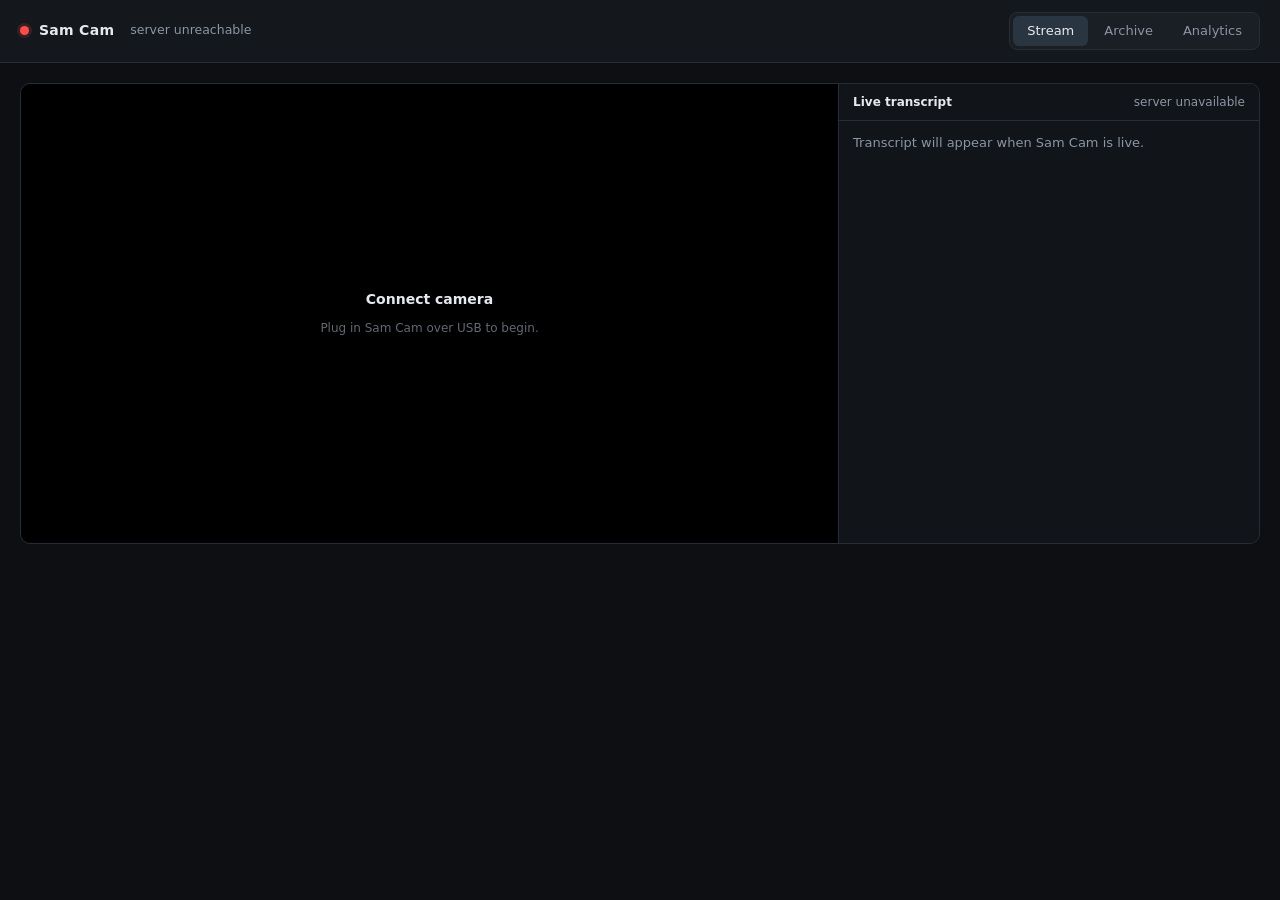
==== static/index.html @ 34c2c86f "Add public Sam Cam live relay" ====
<!doctype html>
<html lang="en">
<head>
<meta charset="utf-8">
<meta name="viewport" content="width=device-width, initial-scale=1">
<title>Sam Cam</title>
<style>
  :root {
    --bg: #0d0f12;
    --panel: #14181d;
    --panel-2: #1a1f26;
    --line: #262d36;
    --text: #e6eaef;
    --muted: #8b95a3;
    --accent: #ff4d4d;
    --ok: #3ddc84;
    --warn: #ffb020;
  }
  * { box-sizing: border-box; }
  body {
    margin: 0;
    background: var(--bg);
    color: var(--text);
    font: 14px/1.5 ui-sans-serif, -apple-system, "SF Pro Text", system-ui, sans-serif;
    -webkit-font-smoothing: antialiased;
  }
  header {
    display: flex; align-items: center; gap: 16px; flex-wrap: wrap;
    padding: 12px 20px;
    background: var(--panel);
    border-bottom: 1px solid var(--line);
    position: sticky; top: 0; z-index: 10;
  }
  .brand { font-weight: 650; letter-spacing: .02em; display: flex; align-items: center; gap: 10px; }
  .dot { width: 9px; height: 9px; border-radius: 50%; background: var(--muted); }
  .dot.on { background: var(--ok); box-shadow: 0 0 0 3px rgba(61,220,132,.15); }
  .dot.off { background: var(--accent); box-shadow: 0 0 0 3px rgba(255,77,77,.15); }
  .meta { color: var(--muted); font-size: 12.5px; display: flex; gap: 16px; flex-wrap: wrap; margin-right: auto; }
  .meta b { color: var(--text); font-weight: 600; }

  .tabs { display: flex; gap: 2px; background: var(--panel-2); padding: 3px; border-radius: 8px; border: 1px solid var(--line); }
  .tabs button { border: 0; background: transparent; padding: 5px 14px; border-radius: 6px; color: var(--muted); }
  .tabs button.on { background: #2a3542; color: var(--text); }

  button {
    font: inherit; font-size: 13px;
    color: var(--text); background: var(--panel-2);
    border: 1px solid var(--line); border-radius: 7px;
    padding: 6px 12px; cursor: pointer;
  }
  button:hover:not(:disabled) { background: #222933; }
  button:disabled { opacity: .45; cursor: default; }

  main { display: grid; grid-template-columns: 300px 1fr; gap: 20px; padding: 20px; align-items: start; }
  @media (max-width: 900px) { main { grid-template-columns: 1fr; } }
  main.live { grid-template-columns: 1fr; }
  main.analytics-view { display: block; }

  .list { background: var(--panel); border: 1px solid var(--line); border-radius: 10px; overflow: hidden; }
  .list h2 {
    margin: 0; padding: 11px 14px; font-size: 12px; text-transform: uppercase;
    letter-spacing: .08em; color: var(--muted); border-bottom: 1px solid var(--line);
    display: flex; justify-content: space-between; align-items: center;
  }
  .clips { max-height: calc(100vh - 190px); overflow-y: auto; }
  .clip {
    display: grid; grid-template-columns: 72px 1fr; gap: 11px;
    padding: 10px 12px; cursor: pointer; border-bottom: 1px solid var(--line);
    align-items: center; width: 100%; text-align: left; color: inherit;
    background: transparent; border-radius: 0; font: inherit;
  }
  .clip:last-child { border-bottom: 0; }
  .clip:hover { background: var(--panel-2); }
  .clip.active { background: #1d2733; box-shadow: inset 3px 0 0 var(--accent); }
  .clip img, .clip .noimg {
    width: 72px; height: 41px; object-fit: cover; border-radius: 4px;
    background: #000; border: 1px solid var(--line); display: block;
  }
  .clip .name { font-weight: 600; font-size: 13px; }
  .clip .sub { color: var(--muted); font-size: 11.5px; }
  .badge { font-size: 10px; padding: 1px 6px; border-radius: 999px; border: 1px solid var(--line); color: var(--muted); }
  .badge.working { color: var(--warn); border-color: #4a3a18; }
  .badge.error { color: var(--accent); border-color: #4a1f1f; }

  .stage { background: var(--panel); border: 1px solid var(--line); border-radius: 10px; overflow: hidden; }
  .live-stage {
    display: grid;
    grid-template-columns: minmax(0, 1fr) minmax(290px, 34%);
    grid-template-areas:
      "video transcript";
  }
  .live-stage .streamwrap { grid-area: video; }
  .live-stage .transcript { grid-area: transcript; }
  video {
    width: 100%; display: block; background: #000; aspect-ratio: 16/9;
    /* Cap the height so the controls below stay on screen, especially in the
       full-width live view where 16:9 of the whole window overflows. */
    max-height: calc(100vh - 230px); object-fit: contain;
  }
  .stage-bar {
    display: flex; align-items: center; gap: 12px; flex-wrap: wrap;
    padding: 11px 14px; border-top: 1px solid var(--line);
  }
  .stage-title { font-weight: 600; margin-right: auto; }
  .stage-title span { color: var(--muted); font-weight: 400; font-size: 12.5px; }
  label.toggle { display: flex; align-items: center; gap: 7px; color: var(--muted); font-size: 13px; cursor: pointer; }
  .empty { padding: 48px 24px; text-align: center; color: var(--muted); }
  .empty h3 { color: var(--text); margin: 0 0 8px; font-size: 15px; }
  .hidden { display: none !important; }
  .sr-only {
    position: absolute; width: 1px; height: 1px; padding: 0; margin: -1px;
    overflow: hidden; clip: rect(0, 0, 0, 0); white-space: nowrap; border: 0;
  }

  .analytics {
    margin: 0; background: var(--panel);
    border: 1px solid var(--line); border-radius: 10px; overflow: hidden;
  }
  .analytics-head {
    display: flex; align-items: end; gap: 16px; flex-wrap: wrap;
    padding: 15px 16px; border-bottom: 1px solid var(--line);
  }
  .analytics-title { margin-right: auto; }
  .analytics-title h2 { margin: 0; font-size: 15px; }
  .analytics-title p { margin: 2px 0 0; color: var(--muted); font-size: 12px; }
  .analytics-field { display: grid; gap: 4px; color: var(--muted); font-size: 11px; }
  .analytics-field select {
    min-width: 220px; max-width: 360px; padding: 6px 30px 6px 9px;
    color: var(--text); background: var(--panel-2); border: 1px solid var(--line);
    border-radius: 7px; font: inherit;
  }
  .estimate-badge {
    align-self: center; padding: 2px 7px; border-radius: 999px;
    color: var(--warn); border: 1px solid #4a3a18; font-size: 10px;
    letter-spacing: .06em; text-transform: uppercase;
  }
  .analytics-loading { padding: 36px 16px; text-align: center; color: var(--muted); }
  .analytics-body { padding: 16px; display: grid; gap: 18px; }
  .assumption-controls {
    display: grid; grid-template-columns: repeat(3, minmax(160px, 1fr));
    gap: 14px; padding-bottom: 14px; border-bottom: 1px solid var(--line);
  }
  .assumption-controls label {
    display: grid; grid-template-columns: 1fr auto; gap: 5px 10px;
    color: var(--muted); font-size: 11px;
  }
  .assumption-controls output { color: var(--text); font-variant-numeric: tabular-nums; }
  .assumption-controls input { grid-column: 1 / -1; width: 100%; accent-color: var(--accent); }
  .assumption-controls select {
    grid-column: 1 / -1; color: var(--text); background: var(--panel-2);
    border: 1px solid var(--line); border-radius: 7px; padding: 6px 9px; font: inherit;
  }
  .metrics {
    display: grid; grid-template-columns: repeat(5, minmax(120px, 1fr));
    gap: 10px;
  }
  .metric { padding: 11px 12px; background: var(--panel-2); border-radius: 8px; }
  .metric-label { color: var(--muted); font-size: 10px; text-transform: uppercase; letter-spacing: .07em; }
  .metric-value { margin-top: 3px; font-size: 21px; font-weight: 650; font-variant-numeric: tabular-nums; }
  .metric-sub { color: var(--muted); font-size: 11px; }
  .analytics-charts { display: grid; grid-template-columns: minmax(0, 1.35fr) minmax(300px, .65fr); gap: 16px; }
  .chart-block { min-width: 0; }
  .chart-head { display: flex; align-items: baseline; gap: 10px; flex-wrap: wrap; margin-bottom: 6px; }
  .chart-head h3 { margin: 0; font-size: 13px; }
  .chart-head span { color: var(--muted); font-size: 11px; }
  .chart { width: 100%; min-height: 250px; }
  .chart svg { width: 100%; height: auto; display: block; overflow: visible; }
  .chart .grid { stroke: var(--line); stroke-width: 1; }
  .chart .axis-label { fill: var(--muted); font-size: 10px; }
  .chart .battery-line { fill: none; stroke: var(--ok); stroke-width: 2.2; }
  .chart .battery-line { stroke-dasharray: 5 4; }
  .chart .motion-line { fill: none; stroke: var(--accent); stroke-width: 1.8; stroke-dasharray: 2 3; }
  .chart .lighting-line { fill: none; stroke: #7aa7ff; stroke-width: 1.8; }
  .chart .pareto-line { fill: none; stroke: var(--warn); stroke-width: 2; }
  .chart .pareto-point { fill: var(--warn); }
  .chart .sample-point { fill: var(--muted); opacity: .55; }
  .chart-legend { display: flex; gap: 14px; flex-wrap: wrap; color: var(--muted); font-size: 11px; margin-top: 4px; }
  .legend-key::before {
    content: ""; display: inline-block; width: 14px; height: 2px;
    margin: 0 6px 3px 0; background: currentColor;
  }
  .legend-key.battery { color: var(--ok); }
  .legend-key.motion { color: var(--accent); }
  .legend-key.lighting { color: #7aa7ff; }
  .legend-key.frontier { color: var(--warn); }
  .market-fit { border-top: 1px solid var(--line); padding-top: 15px; }
  .market-fit h3 { margin: 0 0 8px; font-size: 13px; }
  .fit-table { width: 100%; border-collapse: collapse; font-variant-numeric: tabular-nums; }
  .fit-table th, .fit-table td { padding: 8px 10px; text-align: left; border-bottom: 1px solid var(--line); }
  .fit-table th { color: var(--muted); font-size: 10px; text-transform: uppercase; letter-spacing: .06em; }
  .fit-score { display: flex; align-items: center; gap: 8px; min-width: 110px; }
  .fit-bar { width: 76px; height: 5px; border-radius: 999px; background: var(--line); overflow: hidden; }
  .fit-bar span { display: block; height: 100%; background: var(--ok); }
  .analytics-foot {
    color: var(--muted); font-size: 11px; padding-top: 2px;
    display: flex; gap: 14px; flex-wrap: wrap;
  }
  .analytics-foot b { color: var(--text); font-weight: 600; }

  /* The wrapper owns the aspect ratio, not the image, so the frame keeps its
     shape while waiting with no image to show. */
  .streamwrap {
    position: relative; background: #000;
    aspect-ratio: 16/9; max-height: calc(100vh - 230px);
  }
  .streamwrap img {
    width: 100%; height: 100%; display: block;
    object-fit: contain; background: #000;
  }
  .livebadge {
    position: absolute; top: 12px; left: 12px;
    display: flex; align-items: center; gap: 7px;
    background: rgba(10,12,15,.72); backdrop-filter: blur(6px);
    border: 1px solid #3a2020; color: #ff8080;
    padding: 4px 10px; border-radius: 999px;
    font-size: 11px; font-weight: 700; letter-spacing: .1em;
  }
  .pulse {
    width: 7px; height: 7px; border-radius: 50%; background: var(--accent);
    animation: pulse 1.6s ease-in-out infinite;
  }
  @keyframes pulse { 0%,100% { opacity: 1; } 50% { opacity: .25; } }
  .streamidle {
    position: absolute; inset: 0; display: grid; place-items: center;
    text-align: center; padding: 20px;
    color: var(--muted); font-size: 14px; line-height: 1.7;
  }
  .streamidle b { color: var(--text); }
  .streamidle .sub { font-size: 12px; margin-top: 6px; opacity: .7; }
  .transcript {
    display: flex; flex-direction: column; min-width: 0;
    border-left: 1px solid var(--line);
    background: #11151a;
  }
  .transcript-head {
    display: flex; align-items: center; gap: 10px;
    padding: 9px 14px; border-bottom: 1px solid var(--line);
    font-size: 12px; color: var(--muted);
  }
  .transcript-head b { color: var(--text); margin-right: auto; }
  .transcript-text {
    flex: 1; min-height: 0; max-height: calc(100vh - 155px); overflow-y: auto;
    padding: 12px 14px; font-size: 16px; line-height: 1.55;
  }
  .transcript-line + .transcript-line { margin-top: 8px; }
  .transcript-time {
    color: var(--muted); font-size: 11px; margin-right: 8px;
    font-variant-numeric: tabular-nums;
  }
  .transcript-placeholder { color: var(--muted); font-size: 13px; }
  @media (prefers-reduced-motion: reduce) {
    .pulse { animation: none; }
  }
  @media (max-width: 1050px) {
    .metrics { grid-template-columns: repeat(3, minmax(120px, 1fr)); }
    .analytics-charts { grid-template-columns: 1fr; }
  }
  @media (max-width: 700px) {
    .live-stage {
      grid-template-columns: 1fr;
      grid-template-areas:
        "video"
        "transcript";
    }
    .transcript { border-left: 0; border-top: 1px solid var(--line); }
    .transcript-text { min-height: 110px; max-height: 220px; }
    .analytics-field, .analytics-field select { width: 100%; min-width: 0; max-width: none; }
    .assumption-controls { grid-template-columns: 1fr; }
    .metrics { grid-template-columns: repeat(2, minmax(0, 1fr)); }
    .analytics-charts { grid-template-columns: 1fr; }
  }
</style>
</head>
<body>
<header>
  <div class="brand"><span id="dot" class="dot"></span> Sam Cam</div>
  <div class="meta" id="meta"></div>
  <div class="tabs" role="tablist" aria-label="Sam Cam views">
    <button id="tabStream" class="on" role="tab" aria-selected="true" aria-controls="streamView">Stream</button>
    <button id="tabArchive" role="tab" aria-selected="false" aria-controls="archiveView">Archive</button>
    <button id="tabAnalytics" role="tab" aria-selected="false" aria-controls="analyticsView">Analytics</button>
  </div>
</header>

<!-- STREAM -->
<main id="streamView" class="live">
  <section class="stage live-stage">
    <div class="streamwrap">
      <img id="streamImg" alt="">
      <div class="livebadge hidden" id="liveBadge"><span class="pulse"></span> STREAMING</div>
      <div class="streamidle" id="streamIdle">Checking camera&hellip;</div>
    </div>
    <div class="transcript">
      <div class="transcript-head">
        <b>Live transcript</b>
        <span id="transcriptStatus">Starting local Whisper&hellip;</span>
      </div>
      <div class="transcript-text" id="transcriptText" role="log" aria-live="polite" aria-relevant="additions text">
        <div class="transcript-placeholder">Transcript will appear when Sam Cam is live.</div>
      </div>
    </div>
  </section>
</main>

<!-- ARCHIVE -->
<main id="archiveView" class="hidden">
  <section class="list">
    <h2>Clips <span id="count"></span></h2>
    <div class="clips" id="clips"></div>
  </section>

  <section class="stage">
    <video id="player" controls playsinline></video>
    <div class="stage-bar">
      <div class="stage-title" id="stageTitle">No clip selected</div>
      <label class="toggle"><input type="checkbox" id="tail" checked> Auto-play newest</label>
      <button id="dlMp4" disabled>Download MP4</button>
      <button id="dlRaw" disabled>Original AVI</button>
    </div>
  </section>
</main>

<main id="analyticsView" class="analytics-view hidden">
<section class="analytics" aria-labelledby="analyticsTitle">
  <div class="analytics-head">
    <div class="analytics-title">
      <h2 id="analyticsTitle">Customer fit analytics</h2>
      <p>Use-case suitability estimates from per-video signals and device specifications</p>
    </div>
    <label class="analytics-field" for="analyticsClip">
      Video
      <select id="analyticsClip" disabled>
        <option>Waiting for clips…</option>
      </select>
    </label>
    <span class="estimate-badge">Measured + estimated</span>
  </div>

  <div class="analytics-loading" id="analyticsLoading" role="status">Choose a ready video to analyze.</div>
  <div class="analytics-body hidden" id="analyticsBody">
    <div class="assumption-controls">
      <label for="startCharge">
        Starting battery <output id="startChargeValue" for="startCharge">100%</output>
        <input id="startCharge" type="range" min="10" max="100" value="100" step="5">
      </label>
      <label for="mountDistance">
        Mount distance from neck <output id="mountDistanceValue" for="mountDistance">15 cm</output>
        <input id="mountDistance" type="range" min="5" max="30" value="15" step="1">
      </label>
      <label for="targetSession">
        Target session
        <select id="targetSession">
          <option value="60">1 hour · field visit</option>
          <option value="240" selected>4 hours · extended use</option>
          <option value="480">8 hours · full shift</option>
        </select>
      </label>
    </div>

    <div class="metrics" aria-label="Selected video product metrics">
      <div class="metric">
        <div class="metric-label">Estimated charge after video</div>
        <div class="metric-value" id="metricBattery">—</div>
        <div class="metric-sub" id="metricBatterySub"></div>
      </div>
      <div class="metric">
        <div class="metric-label">Estimated runtime remaining</div>
        <div class="metric-value" id="metricEta">—</div>
        <div class="metric-sub" id="metricEtaSub">800 mAh · estimated</div>
      </div>
      <div class="metric">
        <div class="metric-label">Listed device weight</div>
        <div class="metric-value" id="metricWeight">—</div>
        <div class="metric-sub">body camera + built-in battery</div>
      </div>
      <div class="metric">
        <div class="metric-label">Estimated static moment</div>
        <div class="metric-value" id="metricLoad">—</div>
        <div class="metric-sub" id="metricTorque"></div>
      </div>
      <div class="metric">
        <div class="metric-label">Use-case suitability</div>
        <div class="metric-value" id="metricFit">—</div>
        <div class="metric-sub" id="metricFitSub"></div>
      </div>
    </div>

    <div class="analytics-charts">
      <section class="chart-block" aria-labelledby="timelineTitle">
        <div class="chart-head">
          <h3 id="timelineTitle">Operating profile across the video</h3>
          <span>All series normalized to 0–100</span>
        </div>
        <div class="chart" id="timelineChart"></div>
        <div class="chart-legend">
          <span class="legend-key battery">Battery estimate</span>
          <span class="legend-key motion">Video-derived motion</span>
          <span class="legend-key lighting">Video-derived lighting</span>
        </div>
      </section>
      <section class="chart-block" aria-labelledby="paretoTitle">
        <div class="chart-head">
          <h3 id="paretoTitle">Operating-state Pareto frontier</h3>
          <span>Non-dominated comfort × capture moments</span>
        </div>
        <div class="chart" id="paretoChart"></div>
        <div class="chart-legend">
          <span class="legend-key frontier">Non-dominated frontier</span>
        </div>
      </section>
    </div>

    <section class="market-fit" aria-labelledby="segmentsTitle">
      <h3 id="segmentsTitle">Customer segment fit</h3>
      <div style="overflow-x:auto">
        <table class="fit-table">
          <caption class="sr-only">Estimated suitability by customer segment</caption>
          <thead>
            <tr><th>Segment</th><th>Overall</th><th>Battery fit</th><th>Comfort</th><th>Capture</th><th>Readout</th></tr>
          </thead>
          <tbody id="fitRows"></tbody>
        </table>
      </div>
    </section>

    <div class="analytics-foot">
      <span><b>Video-derived:</b> duration, sampled luminance, frame-to-frame motion.</span>
      <span><b>Scenario model:</b> battery, ETA, static mount moment, wearability proxy, use-case suitability.</span>
      <span id="analyticsSampleInfo"></span>
    </div>
  </div>
</section>
</main>

<script>
const $ = (id) => document.getElementById(id);
const player = $('player'), clipsEl = $('clips');
let clips = [], activeId = null, newestKnown = null, firstLoad = true;
let liveModeKnown = false, liveModeActive = false;
let cameraUiState = 'disconnected';
let analyticsId = null, analyticsData = null, analyticsRequest = 0;
const analyticsCache = new Map();

const fmtSize = (b) => b >= 1e9 ? (b/1e9).toFixed(1)+' GB' : b >= 1e6 ? (b/1e6).toFixed(0)+' MB' : (b/1e3).toFixed(0)+' KB';
const fmtDur = (s) => s == null ? '' : `${Math.floor(s/60)}:${String(Math.floor(s%60)).padStart(2,'0')}`;
const fmtTime = (t) => new Date(t*1000).toLocaleString(undefined, {month:'short', day:'numeric', hour:'numeric', minute:'2-digit'});
const clamp = (value, low = 0, high = 100) => Math.max(low, Math.min(high, value));
const average = (values) => values.length ? values.reduce((sum, value) => sum + value, 0) / values.length : 0;
const fmtEta = (minutes) => {
  const total = Math.max(0, Math.round(minutes));
  return `${Math.floor(total / 60)}h ${String(total % 60).padStart(2, '0')}m`;
};

/* ---------- tabs ---------- */
function showTab(which) {
  for (const [name, view, tab] of [
    ['stream', 'streamView', 'tabStream'],
    ['archive', 'archiveView', 'tabArchive'],
    ['analytics', 'analyticsView', 'tabAnalytics'],
  ]) {
    $(view).classList.toggle('hidden', which !== name);
    $(tab).classList.toggle('on', which === name);
    $(tab).setAttribute('aria-selected', String(which === name));
  }
  if (which !== 'archive') player.pause();
  if (which === 'archive') pollClips();
}
$('tabStream').onclick = () => showTab('stream');
$('tabArchive').onclick = () => showTab('archive');
$('tabAnalytics').onclick = () => showTab('analytics');

/* ---------- continuous stream ---------- */
let streaming = false;
let reconnectTimer = null;

function startServerStream() {
  $('streamImg').src = `/stream.mjpg?t=${Date.now()}`;
  $('streamImg').classList.remove('hidden');
}

function startStream() {
  streaming = true;
  if (reconnectTimer) {
    clearTimeout(reconnectTimer);
    reconnectTimer = null;
  }
  // Cache-bust so reconnecting actually reopens the multipart response.
  startServerStream();
  showCameraIdleState();
}

function showCameraIdleState() {
  $('streamImg').classList.add('hidden');
  $('streamIdle').classList.remove('hidden');
  $('liveBadge').classList.add('hidden');

  if (cameraUiState === 'storage') {
    $('streamIdle').innerHTML =
      '<div><b>Press Record to go live</b><div class="sub">Sam Cam is plugged in and currently in storage mode.</div></div>';
  } else if (cameraUiState === 'live') {
    $('streamIdle').innerHTML =
      '<div><b>Starting live camera…</b><div class="sub">Sam Cam switched to live USB mode.</div></div>';
  } else {
    $('streamIdle').innerHTML =
      '<div><b>Connect camera</b><div class="sub">Plug in Sam Cam over USB to begin.</div></div>';
  }
}

$('streamImg').onerror = () => {
  if (!streaming || reconnectTimer) return;
  reconnectTimer = setTimeout(() => {
    reconnectTimer = null;
    if (streaming) startStream();
  }, 1500);
};

async function pollStream() {
  if (!streaming) { $('liveBadge').classList.add('hidden'); return; }
  let s;
  try { s = await fetch('/api/stream').then(r => r.json()); } catch { return; }

  const liveFrameFresh = s.last_live_frame_at &&
    (Date.now() / 1000 - s.last_live_frame_at) < 5;
  if (!s.live || !liveFrameFresh) {
    showCameraIdleState();
    return;
  }

  $('streamImg').classList.remove('hidden');
  $('streamIdle').classList.add('hidden');
  $('liveBadge').classList.remove('hidden');
}

/* ---------- live local transcription ---------- */
const transcriptClock = (seconds) => {
  const value = Math.max(0, Math.floor(seconds || 0));
  return `${Math.floor(value / 60)}:${String(value % 60).padStart(2, '0')}`;
};

async function pollTranscript() {
  let data;
  try { data = await fetch('/api/transcript').then(r => r.json()); }
  catch { $('transcriptStatus').textContent = 'server unavailable'; return; }

  const label = data.model?.split('/').pop() || 'Whisper';
  if (cameraUiState !== 'live') {
    $('transcriptStatus').textContent =
      cameraUiState === 'storage' ? 'Waiting for Record' : 'Waiting for camera';
  } else {
    const audioSeconds = Number(data.audio_seconds || 0);
    $('transcriptStatus').textContent = data.error
      ? `Error: ${data.error}`
      : data.state === 'starting' ? `Loading ${label}…`
      : audioSeconds < 0.25 ? 'Waiting for camera audio'
      : data.state === 'capturing' ? `Listening · ${audioSeconds.toFixed(1)}s received`
      : data.state === 'running' ? `Live · ${label}`
      : data.state;
  }

  const target = $('transcriptText');
  const lines = (data.lines || []).slice(-30);
  target.replaceChildren();
  if (!lines.length) {
    const placeholder = document.createElement('div');
    placeholder.className = 'transcript-placeholder';
    if (data.error) {
      placeholder.textContent = data.error;
    } else if (cameraUiState !== 'live') {
      placeholder.textContent = 'Transcript will appear when Sam Cam is live.';
    } else if (Number(data.audio_seconds || 0) < 0.25) {
      placeholder.textContent = 'No camera audio has arrived yet.';
    } else if (data.silence_events) {
      const level = data.last_rms_db == null ? '' : ` · last level ${data.last_rms_db} dB`;
      placeholder.textContent = `Camera audio detected, but no speech recognized yet${level}.`;
    } else {
      placeholder.textContent =
        `Camera audio detected. Speak for about ${data.chunk_seconds || 3} seconds…`;
    }
    target.appendChild(placeholder);
    return;
  }
  for (const line of lines) {
    const row = document.createElement('div');
    row.className = 'transcript-line';
    const stamp = document.createElement('span');
    stamp.className = 'transcript-time';
    stamp.textContent = transcriptClock(line.started);
    row.append(stamp, document.createTextNode(line.text));
    target.appendChild(row);
  }
  target.scrollTop = target.scrollHeight;
}

/* ---------- polling ---------- */
async function pollStatus() {
  try {
    const status = await fetch('/api/status').then(r => r.json());
    renderStatus(status);
  } catch {
    $('dot').className = 'dot off';
    $('meta').innerHTML = '<span>server unreachable</span>';
  }
}

function renderStatus(s) {
  // A short hardware Record/ON-OFF press changes the camera from mounted
  // storage into GENERAL - UVC. Treat that transition as the user's intent to
  // watch live: switch tabs and reopen the MJPEG connection automatically.
  if (liveModeKnown && !liveModeActive && s.live_available) {
    showTab('stream');
    startStream();
  }
  liveModeKnown = true;
  liveModeActive = !!s.live_available;

  const usbStorage = s.connected || s.usb?.mode === 'mass-storage';
  cameraUiState = s.live_available ? 'live' : usbStorage ? 'storage' : 'disconnected';
  const cameraPresent = cameraUiState !== 'disconnected';
  $('dot').className = 'dot ' + (cameraPresent ? 'on' : 'off');

  const parts = [];
  if (s.live_available) {
    parts.push('<span><b>Sam Cam</b> live over USB</span>');
  } else if (usbStorage) {
    parts.push('<span><b>Sam Cam</b> connected &middot; storage mode</span>');
    if (s.storage?.total) {
      const pct = Math.round(100 * s.storage.used / s.storage.total);
      parts.push(`<span>${fmtSize(s.storage.used)} of ${fmtSize(s.storage.total)} (${pct}%)</span>`);
    }
    if (s.working_count) parts.push(`<span style="color:var(--warn)">transcoding ${s.working_count}&hellip;</span>`);
  } else {
    parts.push('<span>camera not mounted &mdash; connect it over USB</span>');
  }
  $('meta').innerHTML = parts.join('');
  if (streaming && !$('streamIdle').classList.contains('hidden')) {
    showCameraIdleState();
  }
}

/* ---------- per-video product analytics ---------- */
function syncAnalyticsOptions(list) {
  const selectEl = $('analyticsClip');
  const ready = list.filter(c => c.state === 'ready');
  const nextId = ready.some(c => c.id === analyticsId)
    ? analyticsId
    : ready[0]?.id || null;

  selectEl.replaceChildren();
  if (!ready.length) {
    const option = document.createElement('option');
    option.textContent = 'No ready videos';
    selectEl.appendChild(option);
    selectEl.disabled = true;
    analyticsId = null;
    analyticsData = null;
    $('analyticsBody').classList.add('hidden');
    $('analyticsLoading').classList.remove('hidden');
    $('analyticsLoading').textContent = 'Choose a ready video to analyze.';
    return;
  }

  for (const clip of ready) {
    const option = document.createElement('option');
    option.value = clip.id;
    option.textContent = `${clip.name} · ${fmtDur(clip.duration)}`;
    selectEl.appendChild(option);
  }
  selectEl.disabled = false;
  selectEl.value = nextId;
  if (nextId !== analyticsId || !analyticsData) loadAnalytics(nextId);
}

async function loadAnalytics(id) {
  if (!id) return;
  analyticsId = id;
  $('analyticsClip').value = id;
  const request = ++analyticsRequest;
  $('analyticsBody').classList.add('hidden');
  $('analyticsLoading').classList.remove('hidden');
  $('analyticsLoading').textContent = 'Analyzing motion, lighting, battery, and ergonomic tradeoffs…';

  try {
    let data = analyticsCache.get(id);
    if (!data) {
      const response = await fetch(`/api/analytics/${encodeURIComponent(id)}`);
      data = await response.json();
      if (!response.ok) throw new Error(data.error || 'analysis failed');
      analyticsCache.set(id, data);
    }
    if (request !== analyticsRequest) return;
    analyticsData = data;
    $('analyticsLoading').classList.add('hidden');
    $('analyticsBody').classList.remove('hidden');
    renderAnalytics();
  } catch (error) {
    if (request !== analyticsRequest) return;
    $('analyticsLoading').textContent = `Analytics unavailable: ${error.message}`;
  }
}

function linePath(values, xScale, yScale) {
  return values.map((point, index) =>
    `${index ? 'L' : 'M'}${xScale(point).toFixed(1)},${yScale(point).toFixed(1)}`
  ).join(' ');
}

function renderTimeline(samples, duration, runtime, startCharge) {
  const width = 800, height = 260, left = 42, right = 12, top = 12, bottom = 28;
  const innerWidth = width - left - right, innerHeight = height - top - bottom;
  const x = sample => left + innerWidth * (sample.time / Math.max(duration, 1));
  const yFor = key => sample => top + innerHeight * (1 - sample[key] / 100);
  const battery = samples.map(sample => ({
    ...sample,
    battery: clamp(startCharge - sample.time / 60 / runtime * 100),
  }));
  const yTicks = [0, 25, 50, 75, 100];
  const xTicks = [0, duration / 2, duration];
  const xLabel = value => duration < 180
    ? `${Math.round(value)}s`
    : `${(value / 60).toFixed(value === 0 ? 0 : 1)}m`;

  $('timelineChart').innerHTML = `
    <svg viewBox="0 0 ${width} ${height}" role="img" aria-label="Battery, motion, and lighting quality over the selected video">
      <title>Operating profile across the selected video</title>
      <desc>Estimated battery remaining, video-derived motion, and video-derived lighting quality on a shared zero to one hundred scale.</desc>
      ${yTicks.map(value => {
        const y = top + innerHeight * (1 - value / 100);
        return `<line class="grid" x1="${left}" y1="${y}" x2="${width-right}" y2="${y}"></line>
          <text class="axis-label" x="${left-8}" y="${y+3}" text-anchor="end">${value}</text>`;
      }).join('')}
      ${xTicks.map(value => {
        const px = left + innerWidth * (value / Math.max(duration, 1));
        return `<text class="axis-label" x="${px}" y="${height-7}" text-anchor="${value === 0 ? 'start' : value === duration ? 'end' : 'middle'}">${xLabel(value)}</text>`;
      }).join('')}
      <path class="battery-line" d="${linePath(battery, x, yFor('battery'))}"></path>
      <path class="motion-line" d="${linePath(samples, x, yFor('motion'))}"></path>
      <path class="lighting-line" d="${linePath(samples, x, yFor('lighting'))}"></path>
    </svg>`;
}

function renderPareto(points) {
  const width = 470, height = 260, left = 42, right = 12, top = 12, bottom = 31;
  const innerWidth = width - left - right, innerHeight = height - top - bottom;
  const x = point => left + innerWidth * point.comfort / 100;
  const y = point => top + innerHeight * (1 - point.quality / 100);
  const frontier = points.filter((point, index) => !points.some((other, otherIndex) =>
    otherIndex !== index &&
    other.comfort >= point.comfort &&
    other.quality >= point.quality &&
    (other.comfort > point.comfort || other.quality > point.quality)
  )).sort((a, b) => a.comfort - b.comfort);
  const ticks = [0, 25, 50, 75, 100];

  $('paretoChart').innerHTML = `
    <svg viewBox="0 0 ${width} ${height}" role="img" aria-label="Pareto frontier of ergonomic comfort and capture utility">
      <title>Operating-state comfort and capture Pareto frontier</title>
      <desc>Each point is a sampled video moment. The highlighted line connects moments not dominated on both estimated comfort and video-derived capture utility.</desc>
      ${ticks.map(value => {
        const py = top + innerHeight * (1 - value / 100);
        const px = left + innerWidth * value / 100;
        return `<line class="grid" x1="${left}" y1="${py}" x2="${width-right}" y2="${py}"></line>
          <line class="grid" x1="${px}" y1="${top}" x2="${px}" y2="${height-bottom}"></line>
          <text class="axis-label" x="${left-8}" y="${py+3}" text-anchor="end">${value}</text>
          <text class="axis-label" x="${px}" y="${height-11}" text-anchor="middle">${value}</text>`;
      }).join('')}
      ${points.map(point => `<circle class="sample-point" cx="${x(point).toFixed(1)}" cy="${y(point).toFixed(1)}" r="2.5"></circle>`).join('')}
      <path class="pareto-line" d="${linePath(frontier, x, y)}"></path>
      ${frontier.map(point => `<circle class="pareto-point" cx="${x(point).toFixed(1)}" cy="${y(point).toFixed(1)}" r="4"></circle>`).join('')}
      <text class="axis-label" x="${left + innerWidth/2}" y="${height-1}" text-anchor="middle">Ergonomic comfort →</text>
      <text class="axis-label" transform="translate(10 ${top+innerHeight/2}) rotate(-90)" text-anchor="middle">Capture utility →</text>
    </svg>`;
}

function renderFitRows(comfort, capture, runtime, startCharge) {
  const portability = clamp(100 - Math.max(0, analyticsData.device.weight_grams - 40) * 0.45);
  const segments = [
    {name: 'Personal safety', minutes: 120, weights: [0.30, 0.30, 0.40]},
    {name: 'Security patrol', minutes: 480, weights: [0.50, 0.20, 0.30]},
    {name: 'Field inspection', minutes: 240, weights: [0.30, 0.30, 0.40]},
    {name: 'Creator / POV', minutes: 180, weights: [0.20, 0.35, 0.45]},
  ];
  $('fitRows').innerHTML = segments.map(segment => {
    const batteryFit = clamp(runtime * startCharge / segment.minutes);
    const ergonomicFit = comfort * 0.75 + portability * 0.25;
    const score = batteryFit * segment.weights[0] +
      ergonomicFit * segment.weights[1] + capture * segment.weights[2];
    const readout = score >= 80 ? 'Strong fit' : score >= 65 ? 'Promising' : 'Constrained';
    return `<tr>
      <td>${segment.name}</td>
      <td><div class="fit-score"><div class="fit-bar"><span style="width:${score.toFixed(0)}%"></span></div>${score.toFixed(0)}</div></td>
      <td>${batteryFit.toFixed(0)}</td>
      <td>${ergonomicFit.toFixed(0)}</td>
      <td>${capture.toFixed(0)}</td>
      <td>${readout}</td>
    </tr>`;
  }).join('');
}

function renderAnalytics() {
  if (!analyticsData) return;
  const samples = analyticsData.samples;
  const device = analyticsData.device;
  const duration = analyticsData.clip.duration || samples.at(-1)?.time || 0;
  const startCharge = Number($('startCharge').value);
  const mountCm = Number($('mountDistance').value);
  const targetMinutes = Number($('targetSession').value);
  const runtime = device.nominal_runtime_minutes;
  const batteryEnd = clamp(startCharge - duration / 60 / runtime * 100);
  const eta = runtime * batteryEnd / 100;

  $('startChargeValue').textContent = `${startCharge}%`;
  $('mountDistanceValue').textContent = `${mountCm} cm`;

  const points = samples.map(sample => {
    const comfort = clamp(
      100 - device.weight_grams * 0.12 - sample.motion * 0.25 - (mountCm - 5) * 0.35
    );
    return {...sample, comfort};
  });
  const avgComfort = average(points.map(point => point.comfort));
  const avgCapture = average(points.map(point => point.quality));
  const staticMoment = device.weight_grams / 1000 * 9.80665 * mountCm / 100;
  const targetBatteryFit = clamp(runtime * startCharge / targetMinutes);
  const targetFit = targetBatteryFit * .4 + avgComfort * .3 + avgCapture * .3;

  $('metricBattery').textContent = `≈${batteryEnd.toFixed(1)}%`;
  $('metricBatterySub').textContent = `${(6000 / runtime).toFixed(1)}% drain per hour · model`;
  $('metricEta').textContent = `≈${fmtEta(eta)}`;
  const runtimeRange = device.claimed_runtime_range_minutes || [runtime, runtime];
  $('metricEtaSub').textContent =
    `${fmtEta(runtimeRange[0] * batteryEnd / 100)}–${fmtEta(runtimeRange[1] * batteryEnd / 100)} listing-based range`;
  $('metricWeight').textContent = `${device.weight_grams.toFixed(0)} g`;
  $('metricLoad').textContent = `≈${staticMoment.toFixed(2)} N·m`;
  $('metricTorque').textContent = `${mountCm} cm assumed lever arm · static model`;
  $('metricFit').textContent = `≈${targetFit.toFixed(0)}/100`;
  $('metricFitSub').textContent = `${targetMinutes / 60}h target · ${targetBatteryFit.toFixed(0)} battery fit`;

  renderTimeline(samples, duration, runtime, startCharge);
  renderPareto(points);
  renderFitRows(avgComfort, avgCapture, runtime, startCharge);
  $('analyticsSampleInfo').textContent =
    `${samples.length} frame samples · ${analyticsData.summary.stable_share.toFixed(0)}% stable · ${analyticsData.summary.average_lighting.toFixed(0)} lighting score`;
}

$('analyticsClip').onchange = event => loadAnalytics(event.target.value);
for (const id of ['startCharge', 'mountDistance', 'targetSession']) {
  $(id).oninput = renderAnalytics;
}

/* ---------- archive ---------- */
async function pollClips() {
  try {
    const list = await fetch('/api/clips').then(r => r.json());
    renderClips(list.clips);
  } catch {
    // The status poll owns the global connection indicator.
  }
}

function renderClips(list) {
  clips = list;
  $('count').textContent = list.length || '';
  syncAnalyticsOptions(list);

  if (!list.length) {
    clipsEl.innerHTML = '<div class="empty"><h3>No clips</h3>Nothing in the camera\'s VIDEO folder yet.</div>';
    return;
  }

  clipsEl.innerHTML = list.map(c => {
    const badge = c.state === 'ready' ? `<span class="badge">${fmtDur(c.duration)}</span>`
      : c.state === 'error' ? '<span class="badge error">failed</span>'
      : `<span class="badge working">${c.state}</span>`;
    const thumb = c.state === 'ready'
      ? `<img src="/thumb/${c.id}.jpg" alt="" loading="lazy">`
      : '<div class="noimg"></div>';
    return `<button type="button" class="clip ${c.id === activeId ? 'active' : ''}" data-id="${c.id}">
      ${thumb}
      <div>
        <div class="name">${c.name} ${badge}</div>
        <div class="sub">${c.origin === 'local' ? 'sources/' : 'camera'} &middot; ${fmtSize(c.size)}${c.codec ? ' &middot; ' + c.codec : ''}</div>
      </div>
    </button>`;
  }).join('');

  for (const el of clipsEl.querySelectorAll('.clip')) {
    el.onclick = () => select(el.dataset.id);
  }

  // Auto-play the newest ready clip: on first load, and afterwards whenever a
  // genuinely new one appears while "Auto-play newest" is on.
  const newestReady = list.find(c => c.state === 'ready');
  if (newestReady) {
    const archiveVisible = !$('archiveView').classList.contains('hidden');
    const isNew = newestKnown !== null && newestReady.id !== newestKnown;
    if (archiveVisible && (firstLoad || (isNew && $('tail').checked))) {
      select(newestReady.id, !firstLoad);
      firstLoad = false;
    }
    newestKnown = newestReady.id;
  }
}

function select(id, autoplay = true) {
  const clip = clips.find(c => c.id === id);
  if (!clip || clip.state !== 'ready') return;
  if (activeId !== id) {
    activeId = id;
    player.src = `/media/${id}.mp4`;
    const archiveVisible = !$('archiveView').classList.contains('hidden');
    if (autoplay && archiveVisible) player.play().catch(() => {});
    for (const el of clipsEl.querySelectorAll('.clip')) {
      el.classList.toggle('active', el.dataset.id === id);
    }
  }
  $('stageTitle').innerHTML = `${clip.name} <span>&middot; ${fmtDur(clip.duration)} &middot; ${fmtTime(clip.mtime)}</span>`;
  $('dlMp4').disabled = $('dlRaw').disabled = false;
  if (analyticsId !== id) loadAnalytics(id);
}

$('dlMp4').onclick = () => activeId && (location.href = `/media/${activeId}.mp4`);
$('dlRaw').onclick = () => activeId && (location.href = `/raw/${activeId}.avi`);

pollStatus();
setInterval(pollStatus, 1000);
pollClips();
setInterval(() => {
  if (!$('archiveView').classList.contains('hidden')) pollClips();
}, 5000);
startStream();
setInterval(pollStream, 2000);
pollTranscript();
setInterval(pollTranscript, 1000);
</script>
</body>
</html>
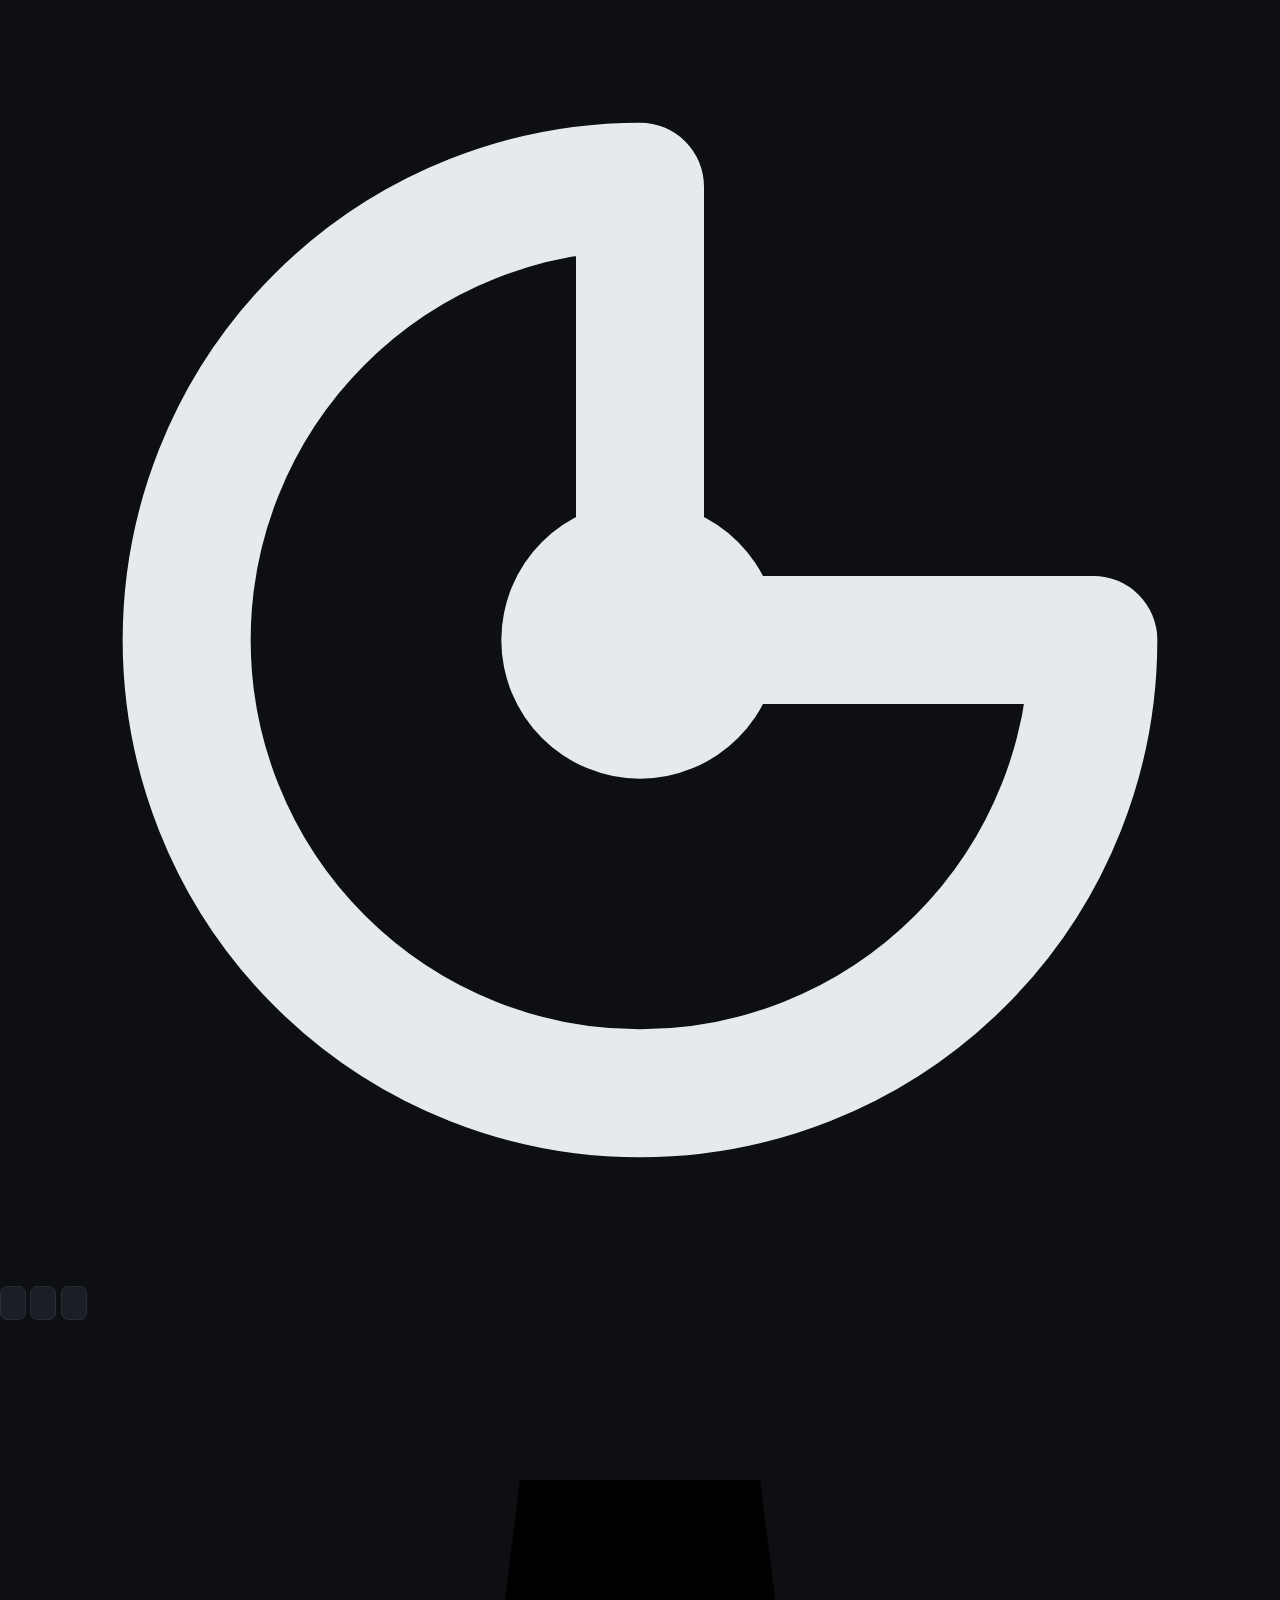
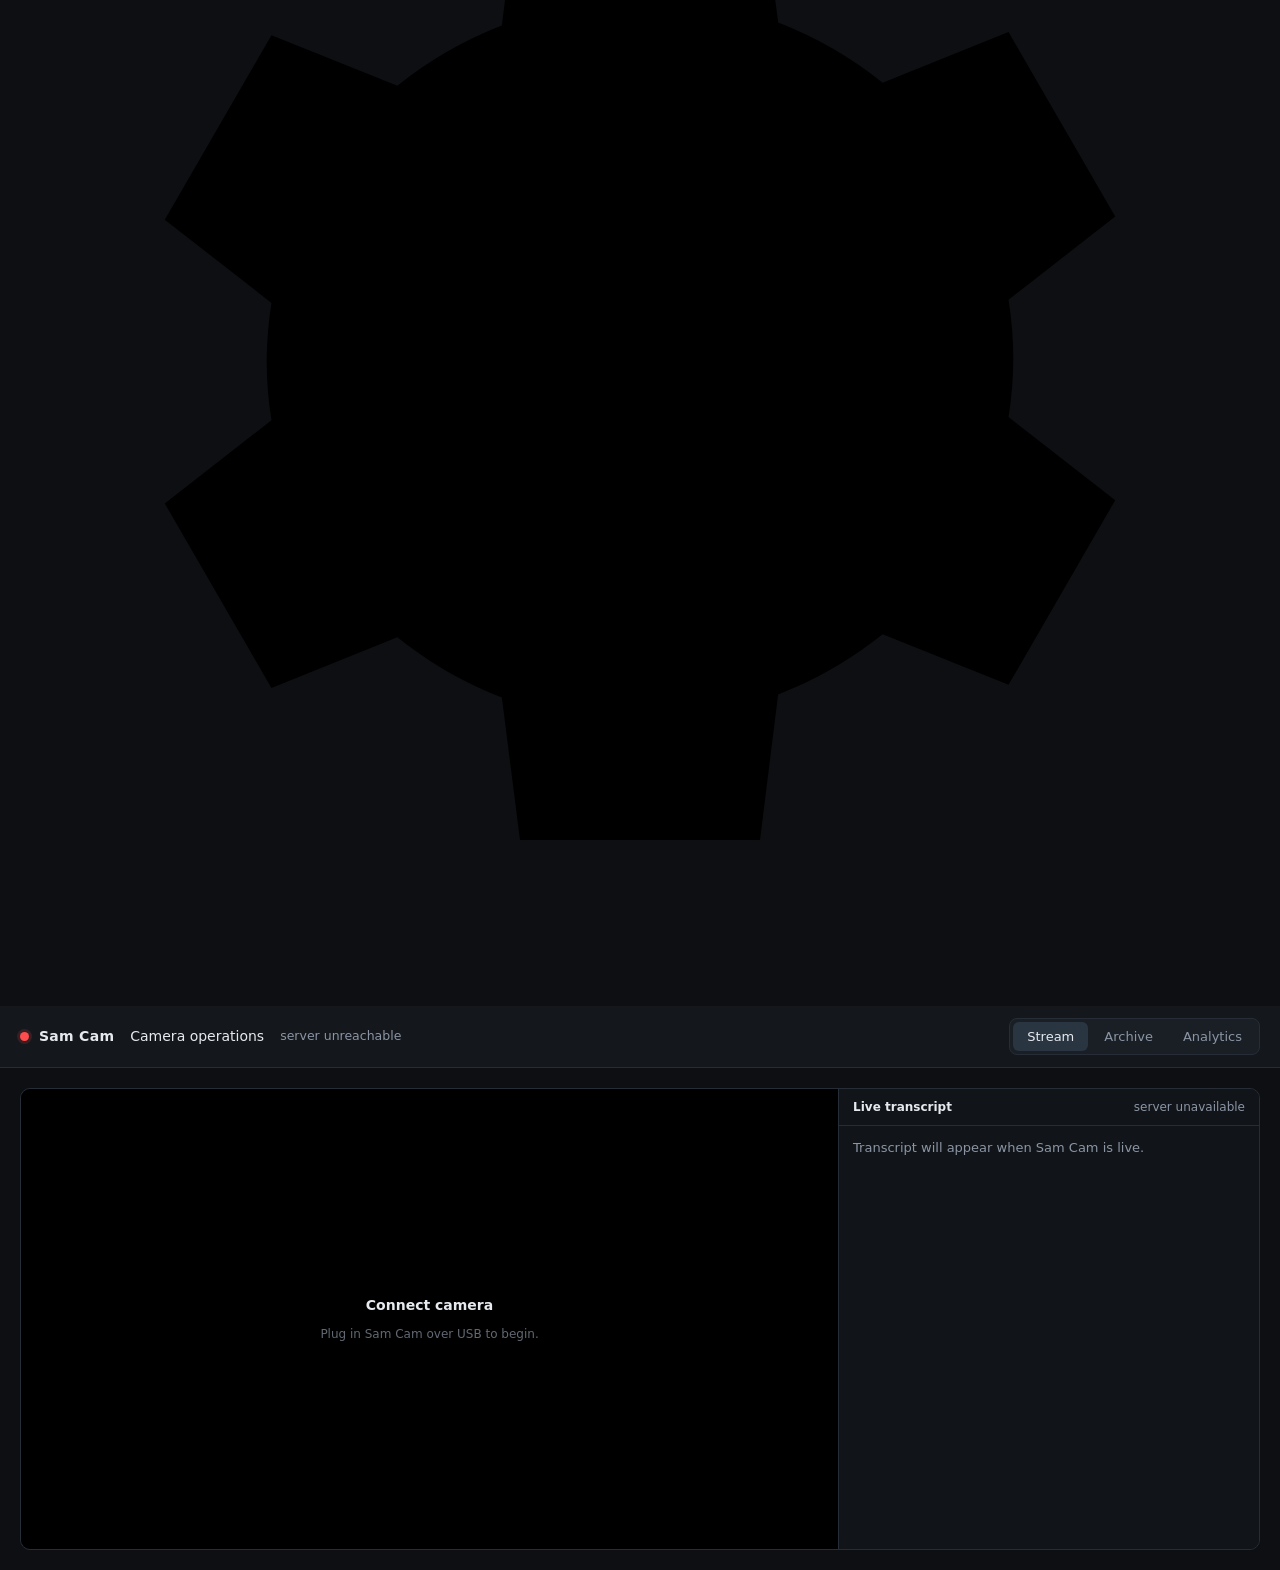
==== commit 4fe0fb20: "Redesign SamCam dashboard UI" ====
--- a/static/index.html
+++ b/static/index.html
@@ -4,6 +4,7 @@
 <meta charset="utf-8">
 <meta name="viewport" content="width=device-width, initial-scale=1">
 <title>Sam Cam</title>
+<link rel="icon" type="image/x-icon" href="/static/favicon.ico">
 <style>
   :root {
     --bg: #0d0f12;
@@ -270,10 +271,23 @@
     .analytics-charts { grid-template-columns: 1fr; }
   }
 </style>
+<link rel="stylesheet" href="/samsara-ui.css">
 </head>
 <body>
+<aside class="app-rail" aria-label="Application navigation">
+  <div class="rail-mark" aria-hidden="true"><svg viewBox="0 0 24 24" fill="none"><path d="M12 3.5a8.5 8.5 0 1 0 8.5 8.5M12 3.5v8.5h8.5" stroke="currentColor" stroke-width="2.4" stroke-linecap="round"/><circle cx="12" cy="12" r="2.6" fill="currentColor"/></svg></div>
+  <nav class="rail-nav" aria-label="Workspace views">
+    <button class="rail-item active" type="button" data-rail-tab="stream" aria-label="Live stream" title="Live stream"><svg viewBox="0 0 24 24"><rect x="3" y="5" width="13" height="14" rx="2"/><path d="m16 10 4-2v8l-4-2z"/></svg></button>
+    <button class="rail-item" type="button" data-rail-tab="archive" aria-label="Archive" title="Archive"><svg viewBox="0 0 24 24"><path d="M4 8h16v11H4z"/><path d="M7 5h10v3M8 12h8M8 15h5"/></svg></button>
+    <button class="rail-item" type="button" data-rail-tab="analytics" aria-label="Analytics" title="Analytics"><svg viewBox="0 0 24 24"><path d="M4 20V4M4 20h16"/><path d="m7 16 4-5 3 2 5-7"/></svg></button>
+  </nav>
+  <div class="rail-bottom" aria-hidden="true">
+    <span class="rail-item rail-utility"><svg viewBox="0 0 24 24"><circle cx="12" cy="12" r="3"/><path d="M19 12a7.2 7.2 0 0 0-.09-1.13l2-1.56-2-3.46-2.36.95a7.4 7.4 0 0 0-1.96-1.13L14.25 3h-4.5l-.34 2.73A7.4 7.4 0 0 0 7.45 6.86l-2.36-.95-2 3.46 2 1.56A7.2 7.2 0 0 0 5 12c0 .39.03.76.09 1.13l-2 1.56 2 3.46 2.36-.95c.6.48 1.26.86 1.96 1.13L9.75 21h4.5l.34-2.73c.7-.27 1.36-.65 1.96-1.13l2.36.95 2-3.46-2-1.56c.06-.37.09-.74.09-1.13Z"/></svg></span>
+  </div>
+</aside>
 <header>
   <div class="brand"><span id="dot" class="dot"></span> Sam Cam</div>
+  <span class="workspace-label">Camera operations</span>
   <div class="meta" id="meta"></div>
   <div class="tabs" role="tablist" aria-label="Sam Cam views">
     <button id="tabStream" class="on" role="tab" aria-selected="true" aria-controls="streamView">Stream</button>
@@ -464,10 +478,16 @@
   }
   if (which !== 'archive') player.pause();
   if (which === 'archive') pollClips();
+  document.querySelectorAll('[data-rail-tab]').forEach(item => {
+    const active = item.dataset.railTab === which;
+    item.classList.toggle('active', active);
+    item.setAttribute('aria-current', active ? 'page' : 'false');
+  });
 }
 $('tabStream').onclick = () => showTab('stream');
 $('tabArchive').onclick = () => showTab('archive');
 $('tabAnalytics').onclick = () => showTab('analytics');
+document.querySelectorAll('[data-rail-tab]').forEach(button => button.onclick = () => showTab(button.dataset.railTab));
 
 /* ---------- continuous stream ---------- */
 let streaming = false;
@@ -507,7 +527,7 @@
 }
 
 $('streamImg').onerror = () => {
-  if (!streaming || reconnectTimer) return;
+  if (!streaming || reconnectTimer || cameraUiState !== 'live') return;
   reconnectTimer = setTimeout(() => {
     reconnectTimer = null;
     if (streaming) startStream();
@@ -521,7 +541,7 @@
 
   const liveFrameFresh = s.last_live_frame_at &&
     (Date.now() / 1000 - s.last_live_frame_at) < 5;
-  if (!s.live || !liveFrameFresh) {
+  if (cameraUiState !== 'live' || !s.live || !liveFrameFresh) {
     showCameraIdleState();
     return;
   }
@@ -606,7 +626,9 @@
   // A short hardware Record/ON-OFF press changes the camera from mounted
   // storage into GENERAL - UVC. Treat that transition as the user's intent to
   // watch live: switch tabs and reopen the MJPEG connection automatically.
-  if (liveModeKnown && !liveModeActive && s.live_available) {
+  const liveModeJustStarted = liveModeKnown && !liveModeActive && s.live_available;
+  const liveModeJustStopped = liveModeKnown && liveModeActive && !s.live_available;
+  if (liveModeJustStarted) {
     showTab('stream');
     startStream();
   }
@@ -617,6 +639,14 @@
   cameraUiState = s.live_available ? 'live' : usbStorage ? 'storage' : 'disconnected';
   const cameraPresent = cameraUiState !== 'disconnected';
   $('dot').className = 'dot ' + (cameraPresent ? 'on' : 'off');
+
+  // Hide the final JPEG immediately when the camera's hardware button moves
+  // it out of UVC/live mode. Without this, the viewer waits for the capture
+  // subprocess' frame timeout and looks frozen for several seconds.
+  if (liveModeJustStopped && streaming) {
+    $('streamImg').removeAttribute('src');
+    showCameraIdleState();
+  }
 
   const parts = [];
   if (s.live_available) {
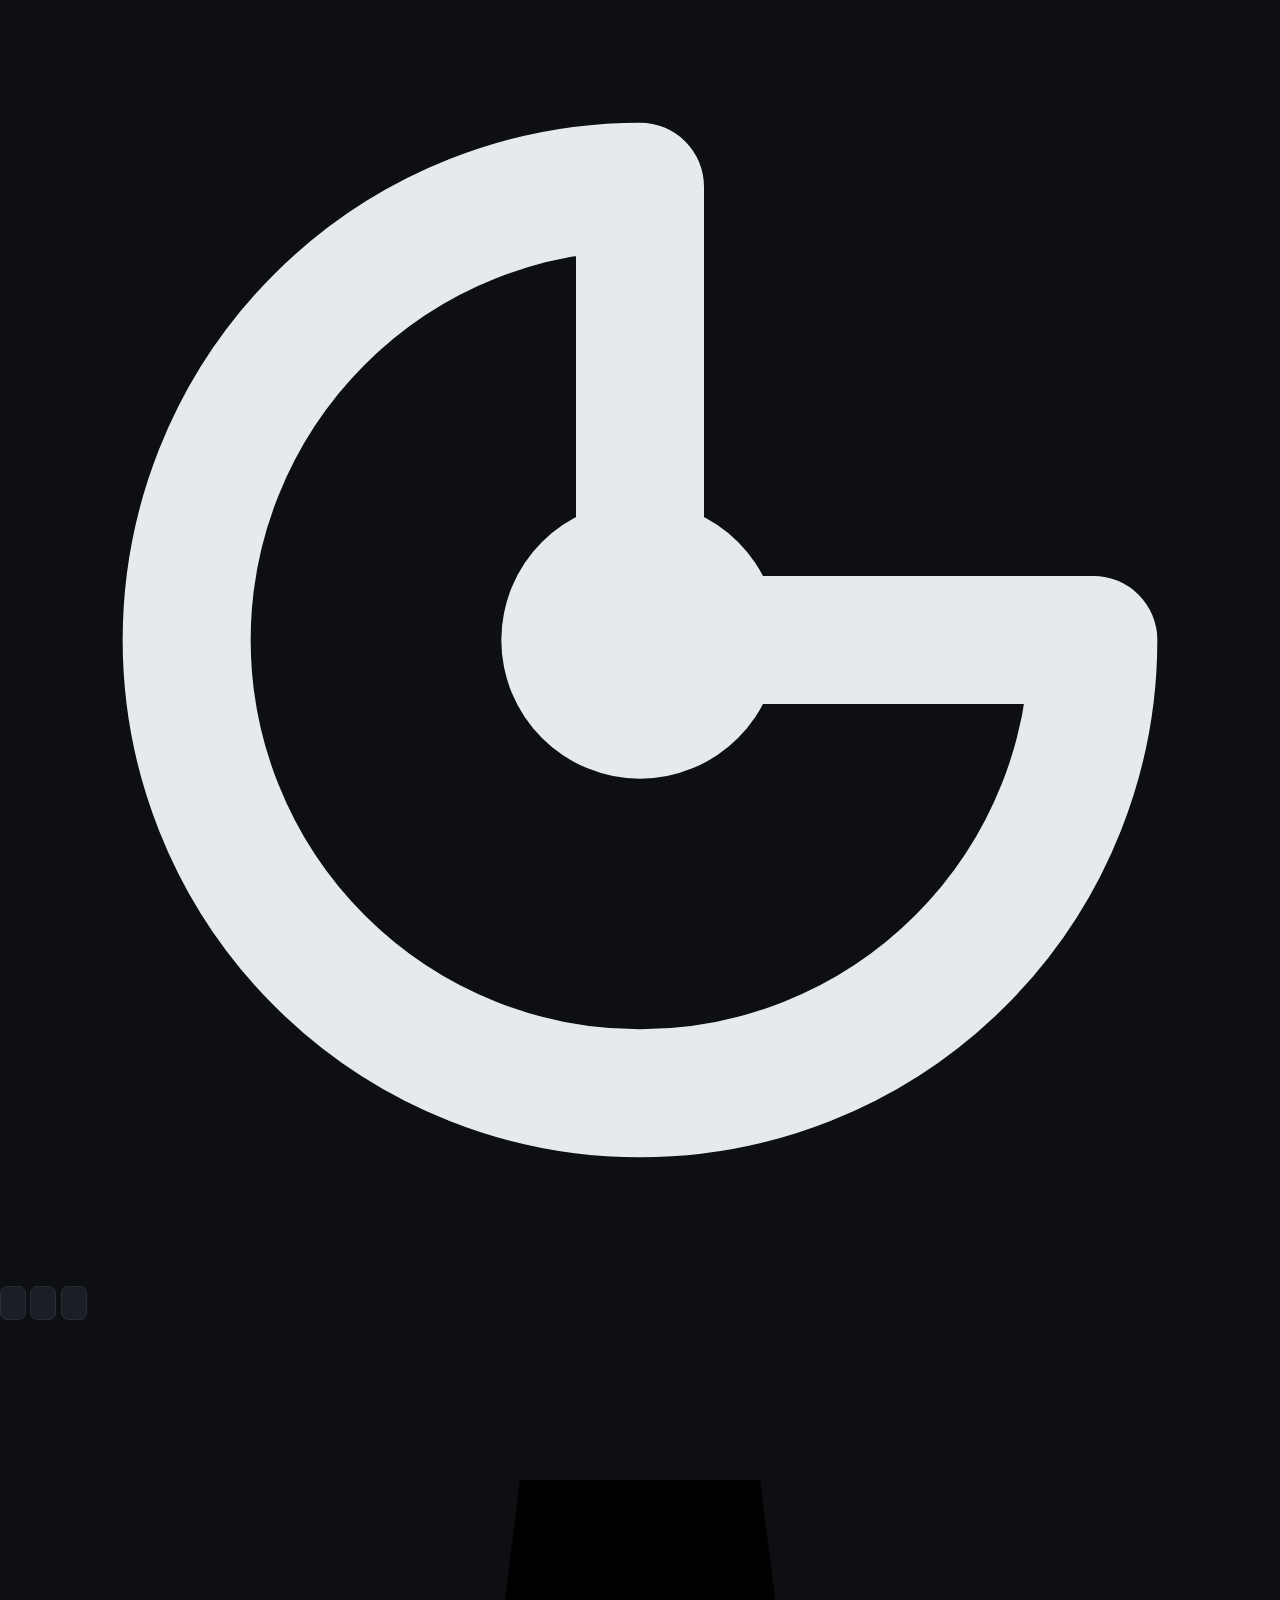
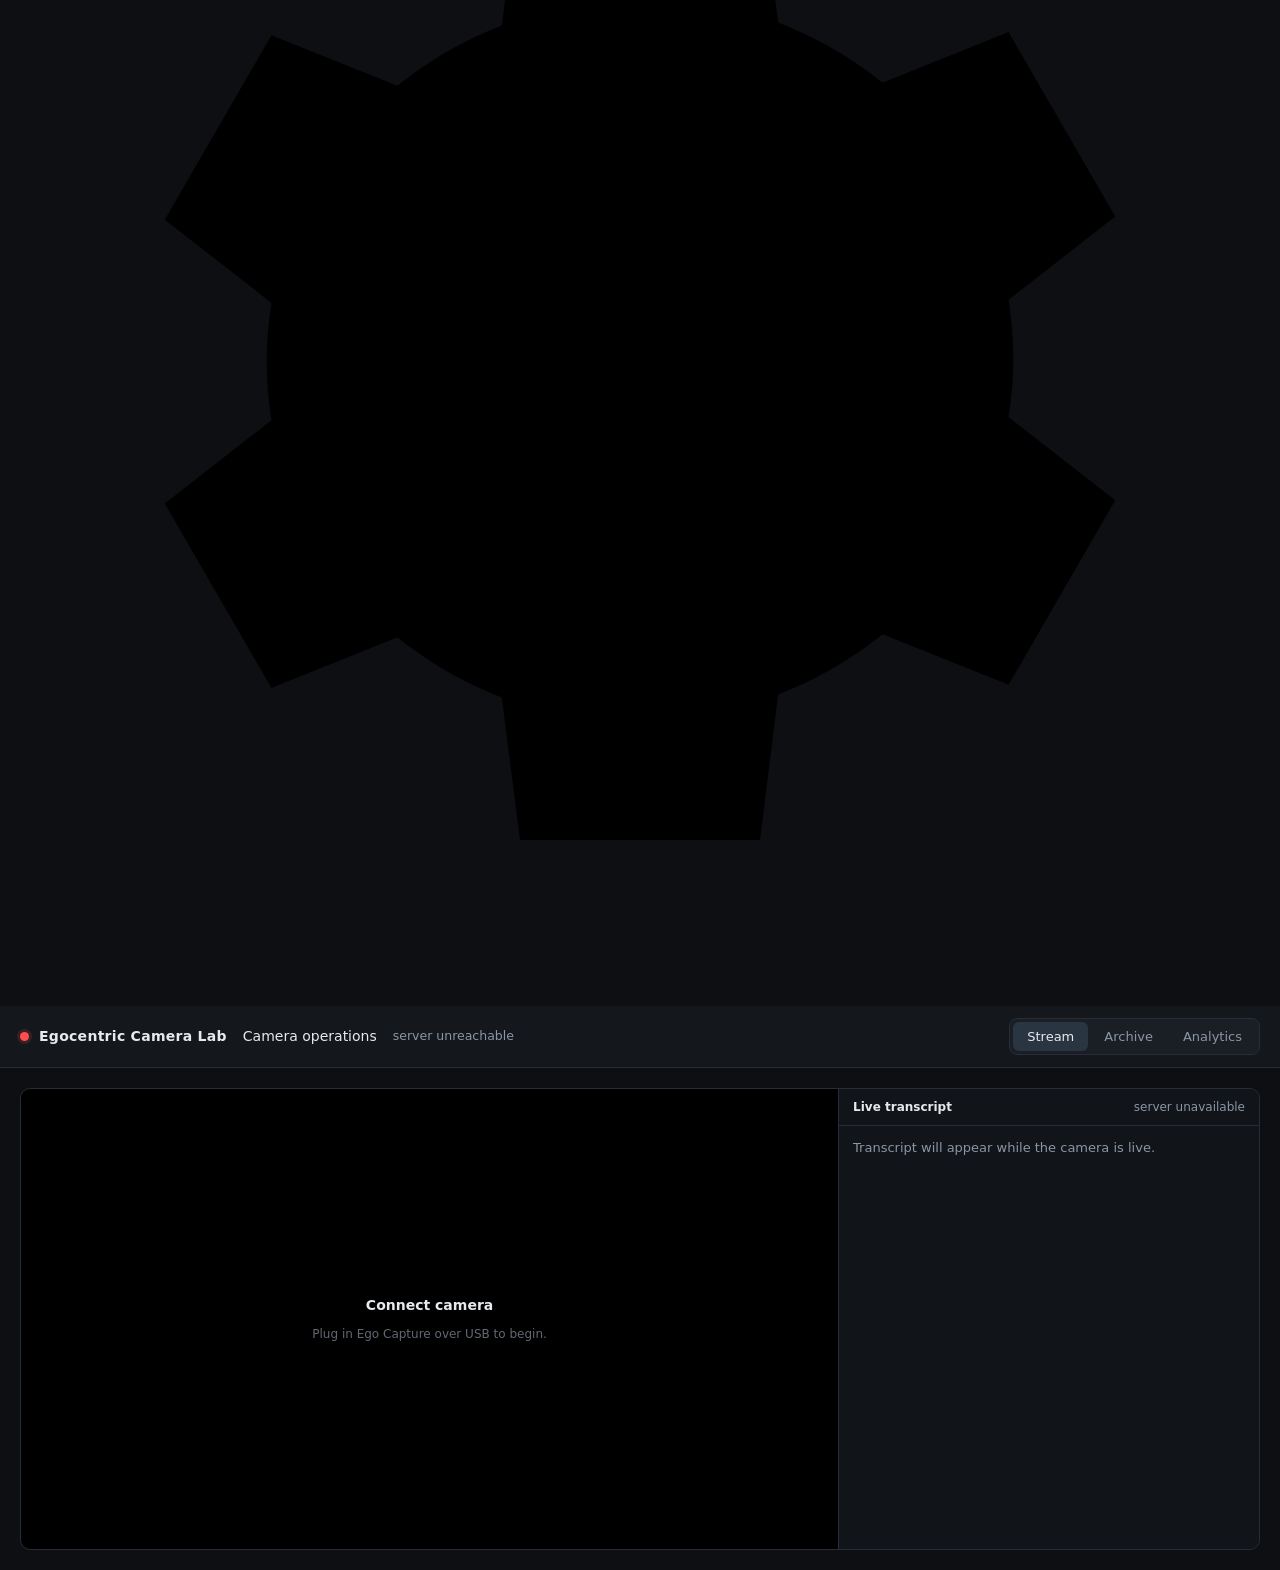
==== commit 30cb120e: "Add shareable workspace tab links" ====
--- a/static/index.html
+++ b/static/index.html
@@ -3,7 +3,7 @@
 <head>
 <meta charset="utf-8">
 <meta name="viewport" content="width=device-width, initial-scale=1">
-<title>Sam Cam</title>
+<title>Egocentric Camera Lab</title>
 <link rel="icon" type="image/x-icon" href="/static/favicon.ico">
 <style>
   :root {
@@ -271,7 +271,7 @@
     .analytics-charts { grid-template-columns: 1fr; }
   }
 </style>
-<link rel="stylesheet" href="/samsara-ui.css">
+<link rel="stylesheet" href="/egocapture-ui.css">
 </head>
 <body>
 <aside class="app-rail" aria-label="Application navigation">
@@ -286,10 +286,10 @@
   </div>
 </aside>
 <header>
-  <div class="brand"><span id="dot" class="dot"></span> Sam Cam</div>
+  <div class="brand"><span id="dot" class="dot"></span> Egocentric Camera Lab</div>
   <span class="workspace-label">Camera operations</span>
   <div class="meta" id="meta"></div>
-  <div class="tabs" role="tablist" aria-label="Sam Cam views">
+  <div class="tabs" role="tablist" aria-label="Egocentric Camera Lab views">
     <button id="tabStream" class="on" role="tab" aria-selected="true" aria-controls="streamView">Stream</button>
     <button id="tabArchive" role="tab" aria-selected="false" aria-controls="archiveView">Archive</button>
     <button id="tabAnalytics" role="tab" aria-selected="false" aria-controls="analyticsView">Analytics</button>
@@ -310,7 +310,7 @@
         <span id="transcriptStatus">Starting local Whisper&hellip;</span>
       </div>
       <div class="transcript-text" id="transcriptText" role="log" aria-live="polite" aria-relevant="additions text">
-        <div class="transcript-placeholder">Transcript will appear when Sam Cam is live.</div>
+        <div class="transcript-placeholder">Transcript will appear while the camera is live.</div>
       </div>
     </div>
   </section>
@@ -338,8 +338,8 @@
 <section class="analytics" aria-labelledby="analyticsTitle">
   <div class="analytics-head">
     <div class="analytics-title">
-      <h2 id="analyticsTitle">Customer fit analytics</h2>
-      <p>Use-case suitability estimates from per-video signals and device specifications</p>
+      <h2 id="analyticsTitle">Capture-profile explorer</h2>
+      <p>Exploratory estimates from per-video signals and device specifications</p>
     </div>
     <label class="analytics-field" for="analyticsClip">
       Video
@@ -393,7 +393,7 @@
         <div class="metric-sub" id="metricTorque"></div>
       </div>
       <div class="metric">
-        <div class="metric-label">Use-case suitability</div>
+        <div class="metric-label">Capture setup score</div>
         <div class="metric-value" id="metricFit">—</div>
         <div class="metric-sub" id="metricFitSub"></div>
       </div>
@@ -425,10 +425,10 @@
     </div>
 
     <section class="market-fit" aria-labelledby="segmentsTitle">
-      <h3 id="segmentsTitle">Customer segment fit</h3>
+      <h3 id="segmentsTitle">Capture scenarios</h3>
       <div style="overflow-x:auto">
         <table class="fit-table">
-          <caption class="sr-only">Estimated suitability by customer segment</caption>
+          <caption class="sr-only">Exploratory capture suitability by scenario</caption>
           <thead>
             <tr><th>Segment</th><th>Overall</th><th>Battery fit</th><th>Comfort</th><th>Capture</th><th>Readout</th></tr>
           </thead>
@@ -439,7 +439,7 @@
 
     <div class="analytics-foot">
       <span><b>Video-derived:</b> duration, sampled luminance, frame-to-frame motion.</span>
-      <span><b>Scenario model:</b> battery, ETA, static mount moment, wearability proxy, use-case suitability.</span>
+      <span><b>Scenario model:</b> battery, ETA, static mount moment, wearability proxy, and capture setup score.</span>
       <span id="analyticsSampleInfo"></span>
     </div>
   </div>
@@ -516,13 +516,13 @@
 
   if (cameraUiState === 'storage') {
     $('streamIdle').innerHTML =
-      '<div><b>Press Record to go live</b><div class="sub">Sam Cam is plugged in and currently in storage mode.</div></div>';
+      '<div><b>Press Record to go live</b><div class="sub">Ego Capture is plugged in and currently in storage mode.</div></div>';
   } else if (cameraUiState === 'live') {
     $('streamIdle').innerHTML =
-      '<div><b>Starting live camera…</b><div class="sub">Sam Cam switched to live USB mode.</div></div>';
+      '<div><b>Starting live camera…</b><div class="sub">Ego Capture switched to live USB mode.</div></div>';
   } else {
     $('streamIdle').innerHTML =
-      '<div><b>Connect camera</b><div class="sub">Plug in Sam Cam over USB to begin.</div></div>';
+      '<div><b>Connect camera</b><div class="sub">Plug in Ego Capture over USB to begin.</div></div>';
   }
 }
 
@@ -586,7 +586,7 @@
     if (data.error) {
       placeholder.textContent = data.error;
     } else if (cameraUiState !== 'live') {
-      placeholder.textContent = 'Transcript will appear when Sam Cam is live.';
+      placeholder.textContent = 'Transcript will appear when Ego Capture is live.';
     } else if (Number(data.audio_seconds || 0) < 0.25) {
       placeholder.textContent = 'No camera audio has arrived yet.';
     } else if (data.silence_events) {
@@ -650,9 +650,9 @@
 
   const parts = [];
   if (s.live_available) {
-    parts.push('<span><b>Sam Cam</b> live over USB</span>');
+    parts.push('<span><b>Ego Capture</b> live over USB</span>');
   } else if (usbStorage) {
-    parts.push('<span><b>Sam Cam</b> connected &middot; storage mode</span>');
+    parts.push('<span><b>Ego Capture</b> connected &middot; storage mode</span>');
     if (s.storage?.total) {
       const pct = Math.round(100 * s.storage.used / s.storage.total);
       parts.push(`<span>${fmtSize(s.storage.used)} of ${fmtSize(s.storage.total)} (${pct}%)</span>`);
@@ -804,9 +804,9 @@
 function renderFitRows(comfort, capture, runtime, startCharge) {
   const portability = clamp(100 - Math.max(0, analyticsData.device.weight_grams - 40) * 0.45);
   const segments = [
-    {name: 'Personal safety', minutes: 120, weights: [0.30, 0.30, 0.40]},
-    {name: 'Security patrol', minutes: 480, weights: [0.50, 0.20, 0.30]},
-    {name: 'Field inspection', minutes: 240, weights: [0.30, 0.30, 0.40]},
+    {name: 'Walking', minutes: 120, weights: [0.30, 0.30, 0.40]},
+    {name: 'Long recording', minutes: 480, weights: [0.50, 0.20, 0.30]},
+    {name: 'Outdoor exploration', minutes: 240, weights: [0.30, 0.30, 0.40]},
     {name: 'Creator / POV', minutes: 180, weights: [0.20, 0.35, 0.45]},
   ];
   $('fitRows').innerHTML = segments.map(segment => {
